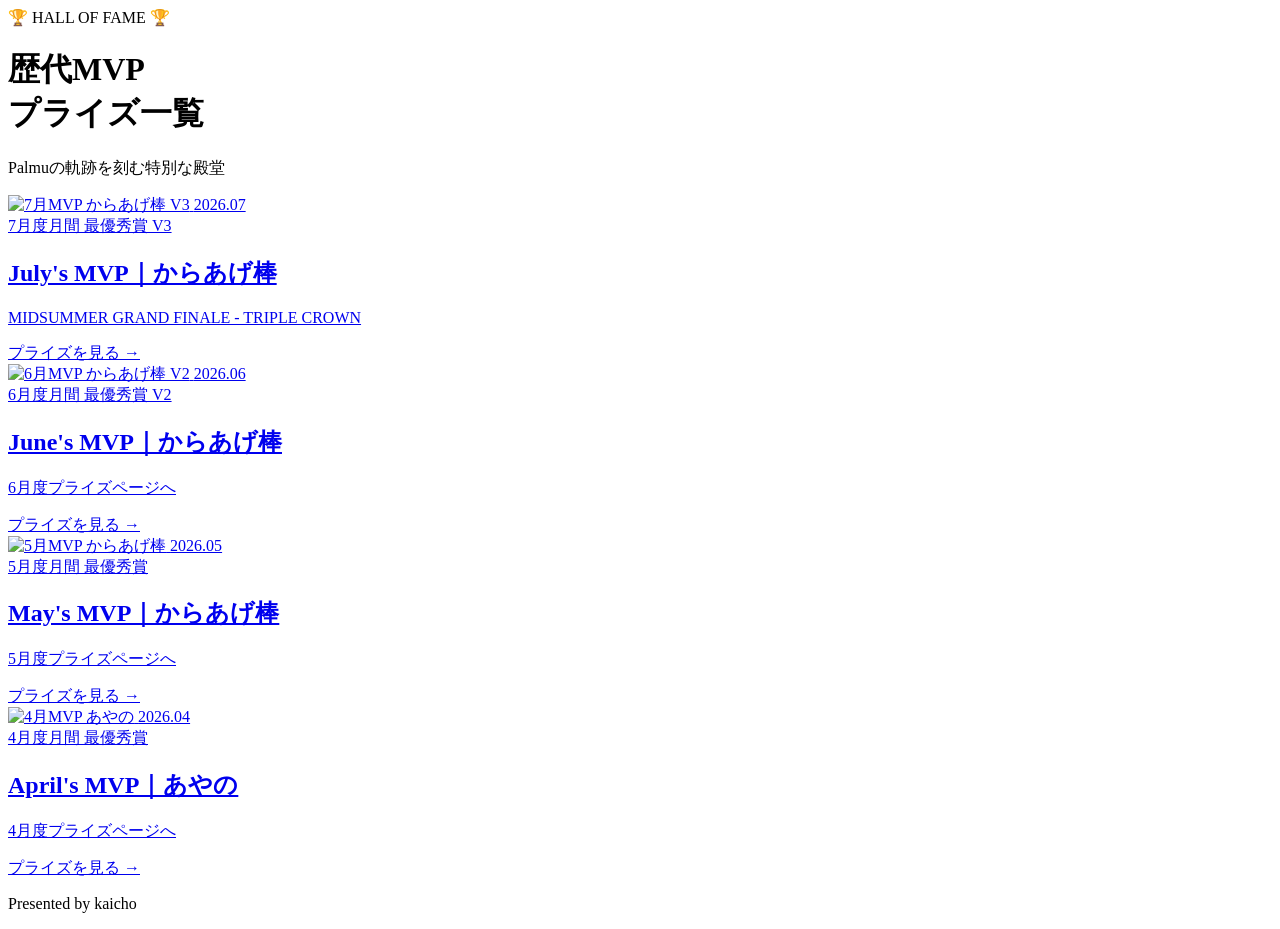
==== index.html @ 50bcbdc6 "Add files via upload" ====
<!DOCTYPE html>
<html lang="ja">
<head>
    <meta charset="UTF-8">
    <meta name="viewport" content="width=device-width, initial-scale=1.0">
    <title>歴代MVP<br>プライズ一覧</title>
    
    <link rel="preconnect" href="https://fonts.googleapis.com">
    <link rel="preconnect" href="https://fonts.gstatic.com" crossorigin>
    <link href="https://fonts.googleapis.com/css2?family=Montserrat:wght@400;800;900&family=Zen+Maru+Gothic:wght@500;700;900&display=swap" rel="stylesheet">
    
    <link rel="stylesheet" href="css/gallery.style.css">
</head>
<body>

    <div class="wrapper">

        <!-- ヘッダー -->
        <header class="header">
            <div class="v3-badge">🏆 HALL OF FAME 🏆</div>
            <h1>歴代MVP<br>プライズ一覧</h1>
            <p class="subtitle">Palmuの軌跡を刻む特別な殿堂</p>
        </header>

        <!-- ギャラリーカード一覧 -->
        <main class="gallery-grid">

            <!-- 2026年7月 -->
            <a href="months/2026-07.html" class="card">
                <div class="card-image">
                    <img src="images/lockscreen07.png" alt="7月MVP からあげ棒 V3">
                    <span class="month-badge">2026.07</span>
                </div>
                <div class="card-content">
                    <span class="tag">7月度月間 最優秀賞 V3</span>
                    <h2 class="card-title">July's  MVP｜からあげ棒</h2>
                    <p class="card-desc">MIDSUMMER GRAND FINALE - TRIPLE CROWN</p>
                    <span class="btn-view">プライズを見る →</span>
                </div>
            </a>

            <!-- 2026年6月（サンプルのためダミーリンク） -->
            <a href="months/2026-06.html" class="card">
                <div class="card-image">
                    <img src="images/lockscreen06.png" alt="6月MVP からあげ棒 V2">

                    <span class="month-badge">2026.06</span>
                </div>
                <div class="card-content">
                    <span class="tag">6月度月間 最優秀賞 V2</span>
                    <h2 class="card-title">June's  MVP｜からあげ棒</h2>
                    <p class="card-desc">6月度プライズページへ</p>
                    <span class="btn-view">プライズを見る →</span>
                </div>
            </a>

            <!-- 2026年5月 -->
            <a href="months/2026-05.html" class="card">
                <div class="card-image">
                    <img src="images/mvp5.webp" alt="5月MVP からあげ棒 ">
                    <span class="month-badge">2026.05</span>
                </div>
                <div class="card-content">
                    <span class="tag">5月度月間 最優秀賞 </span>
                    <h2 class="card-title">May's  MVP｜からあげ棒</h2>
                    <p class="card-desc">5月度プライズページへ</p>
                    <span class="btn-view">プライズを見る →</span>
                </div>
            </a>

            <!-- 2026年4月 -->
            <a href="months/2026-04.html" class="card">
                <div class="card-image">
                    <img src="images/lockscreen04.png" alt="4月MVP あやの">
                    <span class="month-badge">2026.04</span>
                </div>
                <div class="card-content">
                    <span class="tag">4月度月間 最優秀賞</span>
                    <h2 class="card-title">April's  MVP｜あやの</h2>
                    <p class="card-desc">4月度プライズページへ</p>
                    <span class="btn-view">プライズを見る →</span>
                </div>
            </a>

        </main>

        <!-- フッター -->
        <footer class="footer">
            <p class="footer-sign">Presented by kaicho</p>
        </footer>

    </div>

</body>
</html>
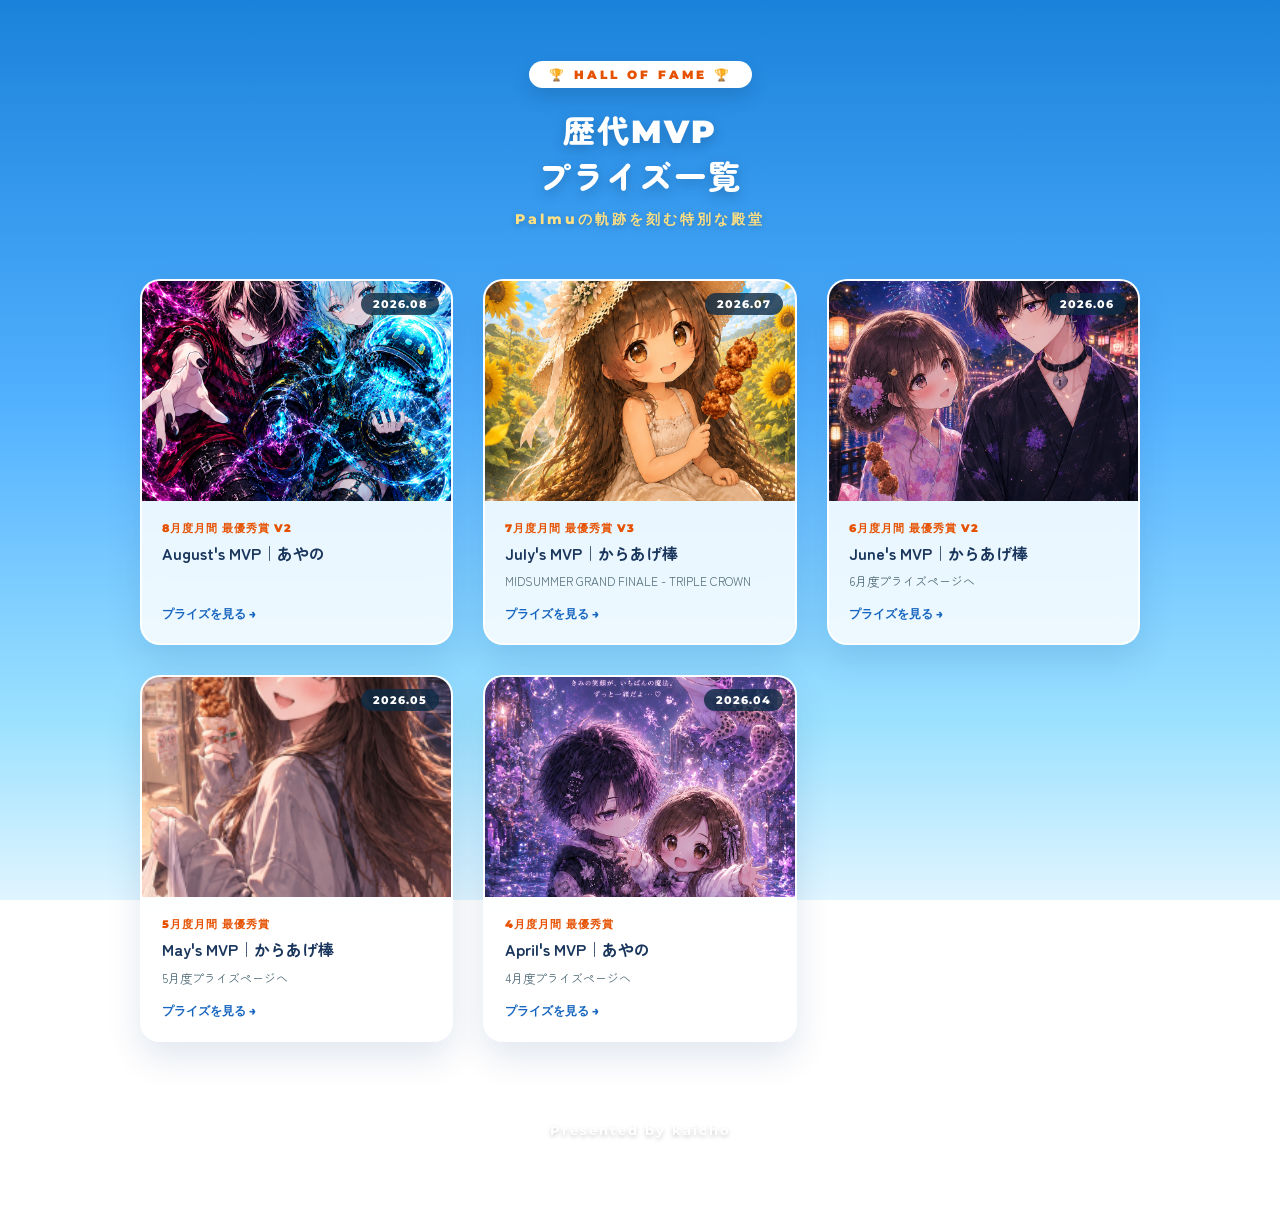
==== commit 241dae24: "Add files via upload" ====
--- a/index.html
+++ b/index.html
@@ -24,6 +24,20 @@
 
         <!-- ギャラリーカード一覧 -->
         <main class="gallery-grid">
+
+            <!-- 2026年8月 -->
+            <a href="months/2026-08.html" class="card">
+                <div class="card-image">
+                    <img src="images/lockscreen08.png" alt="8月MVP あやの V2">
+                    <span class="month-badge">2026.08</span>
+                </div>
+                <div class="card-content">
+                    <span class="tag">8月度月間 最優秀賞 V2</span>
+                    <h2 class="card-title">August's  MVP｜あやの</h2>
+                    <span class="btn-view">プライズを見る →</span>
+                </div>
+            </a>
+
 
             <!-- 2026年7月 -->
             <a href="months/2026-07.html" class="card">
--- a/css/gallery.style.css
+++ b/css/gallery.style.css
@@ -0,0 +1,188 @@
+/* ==========================================================================
+   ギャラリーページ専用CSS (css/gallery.style.css)
+   ========================================================================== */
+
+body {
+    margin: 0;
+    font-family: "Zen Maru Gothic", sans-serif;
+    background: linear-gradient(180deg, #1b82db 0%, #52b1ff 45%, #9be1ff 80%, #e0f5ff 100%);
+    background-attachment: fixed;
+    color: #1e3a5f;
+    min-height: 100vh;
+}
+
+.wrapper {
+    max-width: 1000px;
+    margin: 0 auto;
+    padding: 60px 20px;
+}
+
+/* ヘッダー */
+.header {
+    text-align: center;
+    margin-bottom: 50px;
+}
+
+.v3-badge {
+    display: inline-block;
+    padding: 6px 20px;
+    font-family: "Montserrat", sans-serif;
+    font-size: 12px;
+    font-weight: 900;
+    letter-spacing: 3px;
+    color: #e65100;
+    background: #fff;
+    border-radius: 30px;
+    margin-bottom: 18px;
+    box-shadow: 0 8px 20px rgba(0, 0, 0, 0.12);
+}
+
+.header h1 {
+    font-family: "Montserrat", "Zen Maru Gothic", sans-serif;
+    font-size: 32px;
+    font-weight: 900;
+    color: #ffffff;
+    letter-spacing: 2px;
+    margin: 0;
+    text-shadow: 0 4px 12px rgba(12, 60, 110, 0.35);
+}
+
+.header .subtitle {
+    font-family: "Montserrat", sans-serif;
+    font-size: 14px;
+    font-weight: 800;
+    letter-spacing: 3px;
+    color: #ffe082;
+    margin-top: 12px;
+    text-shadow: 0 2px 6px rgba(0, 0, 0, 0.2);
+}
+
+/* グリッドレイアウト */
+.gallery-grid {
+    display: grid;
+    grid-template-columns: repeat(auto-fill, minmax(280px, 1fr));
+    gap: 30px;
+}
+
+/* カードデザイン */
+.card {
+    display: flex;
+    flex-direction: column;
+    background: rgba(255, 255, 255, 0.85);
+    backdrop-filter: blur(12px);
+    -webkit-backdrop-filter: blur(12px);
+    border-radius: 20px;
+    border: 2px solid rgba(255, 255, 255, 0.9);
+    overflow: hidden;
+    text-decoration: none;
+    color: inherit;
+    box-shadow: 0 15px 35px rgba(10, 60, 120, 0.12);
+    transition: transform 0.3s ease, box-shadow 0.3s ease;
+}
+
+.card:hover {
+    transform: translateY(-8px);
+    box-shadow: 0 20px 45px rgba(10, 60, 120, 0.22);
+}
+
+.card-image {
+    position: relative;
+    width: 100%;
+    height: 220px;
+    background: #e0f2fe;
+    overflow: hidden;
+}
+
+.card-image img {
+    width: 100%;
+    height: 100%;
+    object-fit: cover;
+    transition: transform 0.4s ease;
+}
+
+.card:hover .card-image img {
+    transform: scale(1.05);
+}
+
+/* ダミー画像用 */
+.placeholder-img {
+    width: 100%;
+    height: 100%;
+    display: flex;
+    align-items: center;
+    justify-content: center;
+    font-family: "Montserrat", sans-serif;
+    font-weight: 900;
+    font-size: 24px;
+    color: #90caf9;
+    background: #e3f2fd;
+}
+
+.month-badge {
+    position: absolute;
+    top: 12px;
+    right: 12px;
+    background: rgba(13, 43, 69, 0.8);
+    color: #fff;
+    font-family: "Montserrat", sans-serif;
+    font-size: 11px;
+    font-weight: 800;
+    padding: 4px 12px;
+    border-radius: 20px;
+    letter-spacing: 1px;
+}
+
+.card-content {
+    padding: 20px;
+    display: flex;
+    flex-direction: column;
+    flex-grow: 1;
+}
+
+.tag {
+    font-family: "Montserrat", sans-serif;
+    font-size: 11px;
+    font-weight: 900;
+    color: #e65100;
+    letter-spacing: 1px;
+    margin-bottom: 6px;
+}
+
+.card-title {
+    font-size: 16px;
+    font-weight: 700;
+    color: #1a365d;
+    margin: 0 0 8px 0;
+    line-height: 1.4;
+}
+
+.card-desc {
+    font-size: 12px;
+    color: #546e7a;
+    margin: 0 0 16px 0;
+    line-height: 1.5;
+    flex-grow: 1;
+}
+
+.btn-view {
+    font-family: "Montserrat", sans-serif;
+    font-size: 12px;
+    font-weight: 800;
+    color: #1565c0;
+    margin-top: auto;
+}
+
+/* フッター */
+.footer {
+    margin-top: 80px;
+    text-align: center;
+}
+
+.footer-sign {
+    font-family: "Montserrat", sans-serif;
+    font-size: 13px;
+    font-weight: 700;
+    color: #ffffff;
+    letter-spacing: 2px;
+    text-shadow: 0 2px 4px rgba(0, 0, 0, 0.2);
+}
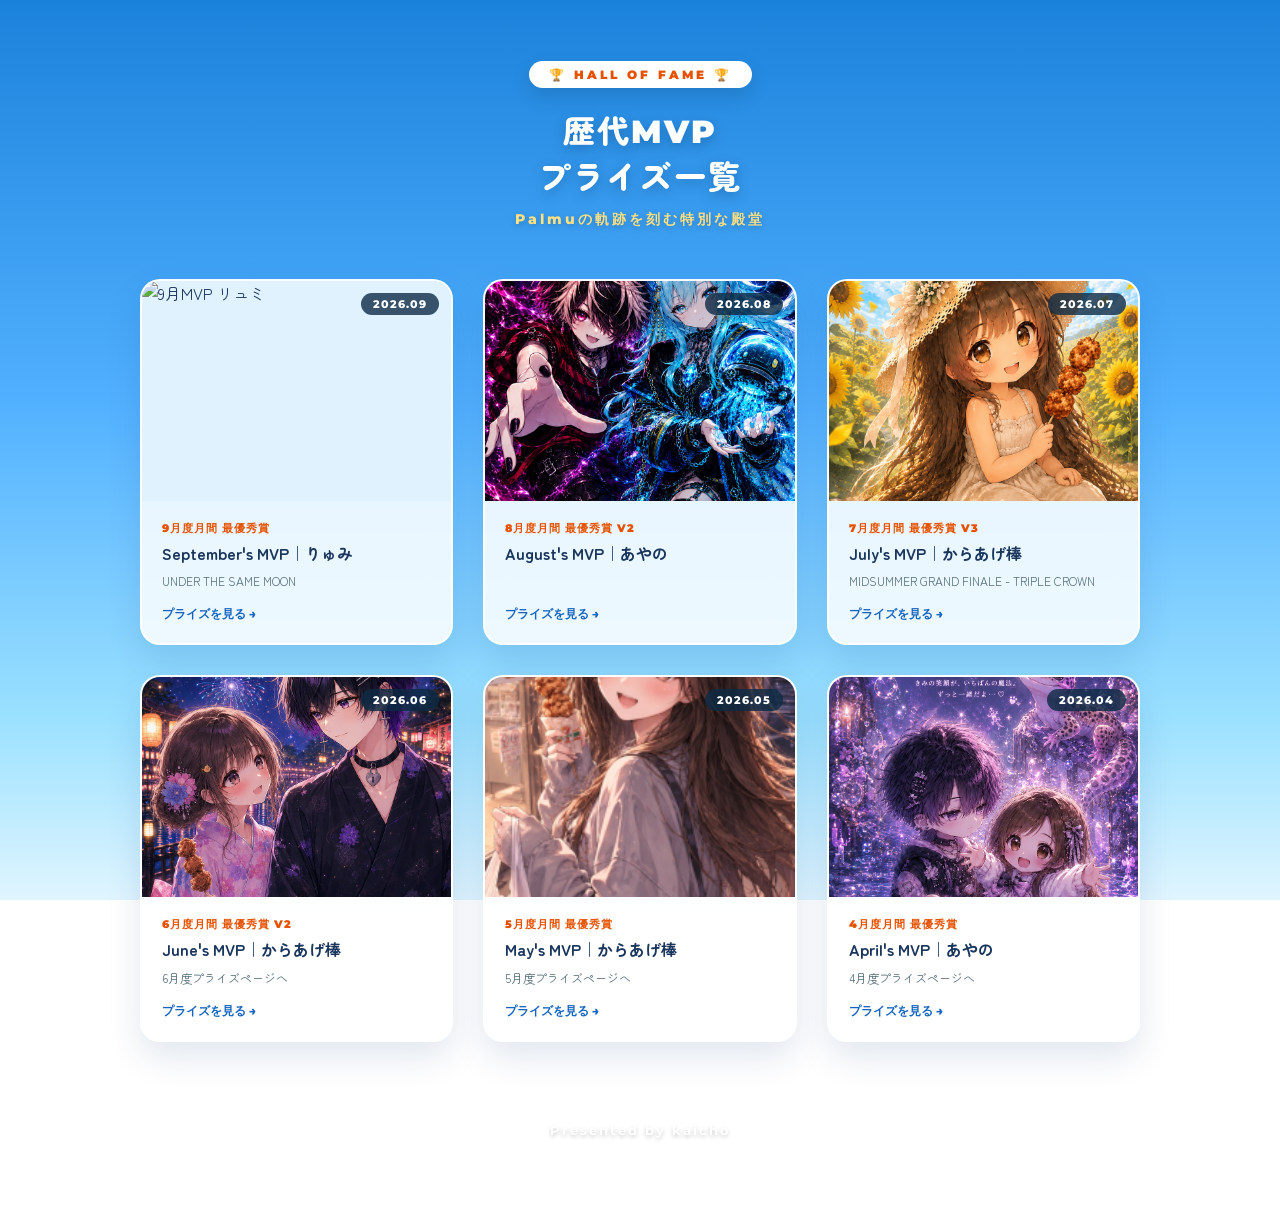
==== commit 2578ee97: "Add files via upload" ====
--- a/index.html
+++ b/index.html
@@ -24,6 +24,21 @@
 
         <!-- ギャラリーカード一覧 -->
         <main class="gallery-grid">
+
+<!-- 2026年9月 -->
+<a href="months/2026-09.html" class="card">
+    <div class="card-image">
+        <img src="images/lockscreen09.png" alt="9月MVP リュミ">
+        <span class="month-badge">2026.09</span>
+    </div>
+
+    <div class="card-content">
+        <span class="tag">9月度月間 最優秀賞</span>
+        <h2 class="card-title">September's MVP｜りゅみ</h2>
+        <p class="card-desc">UNDER THE SAME MOON</p>
+        <span class="btn-view">プライズを見る →</span>
+    </div>
+</a>
 
             <!-- 2026年8月 -->
             <a href="months/2026-08.html" class="card">
